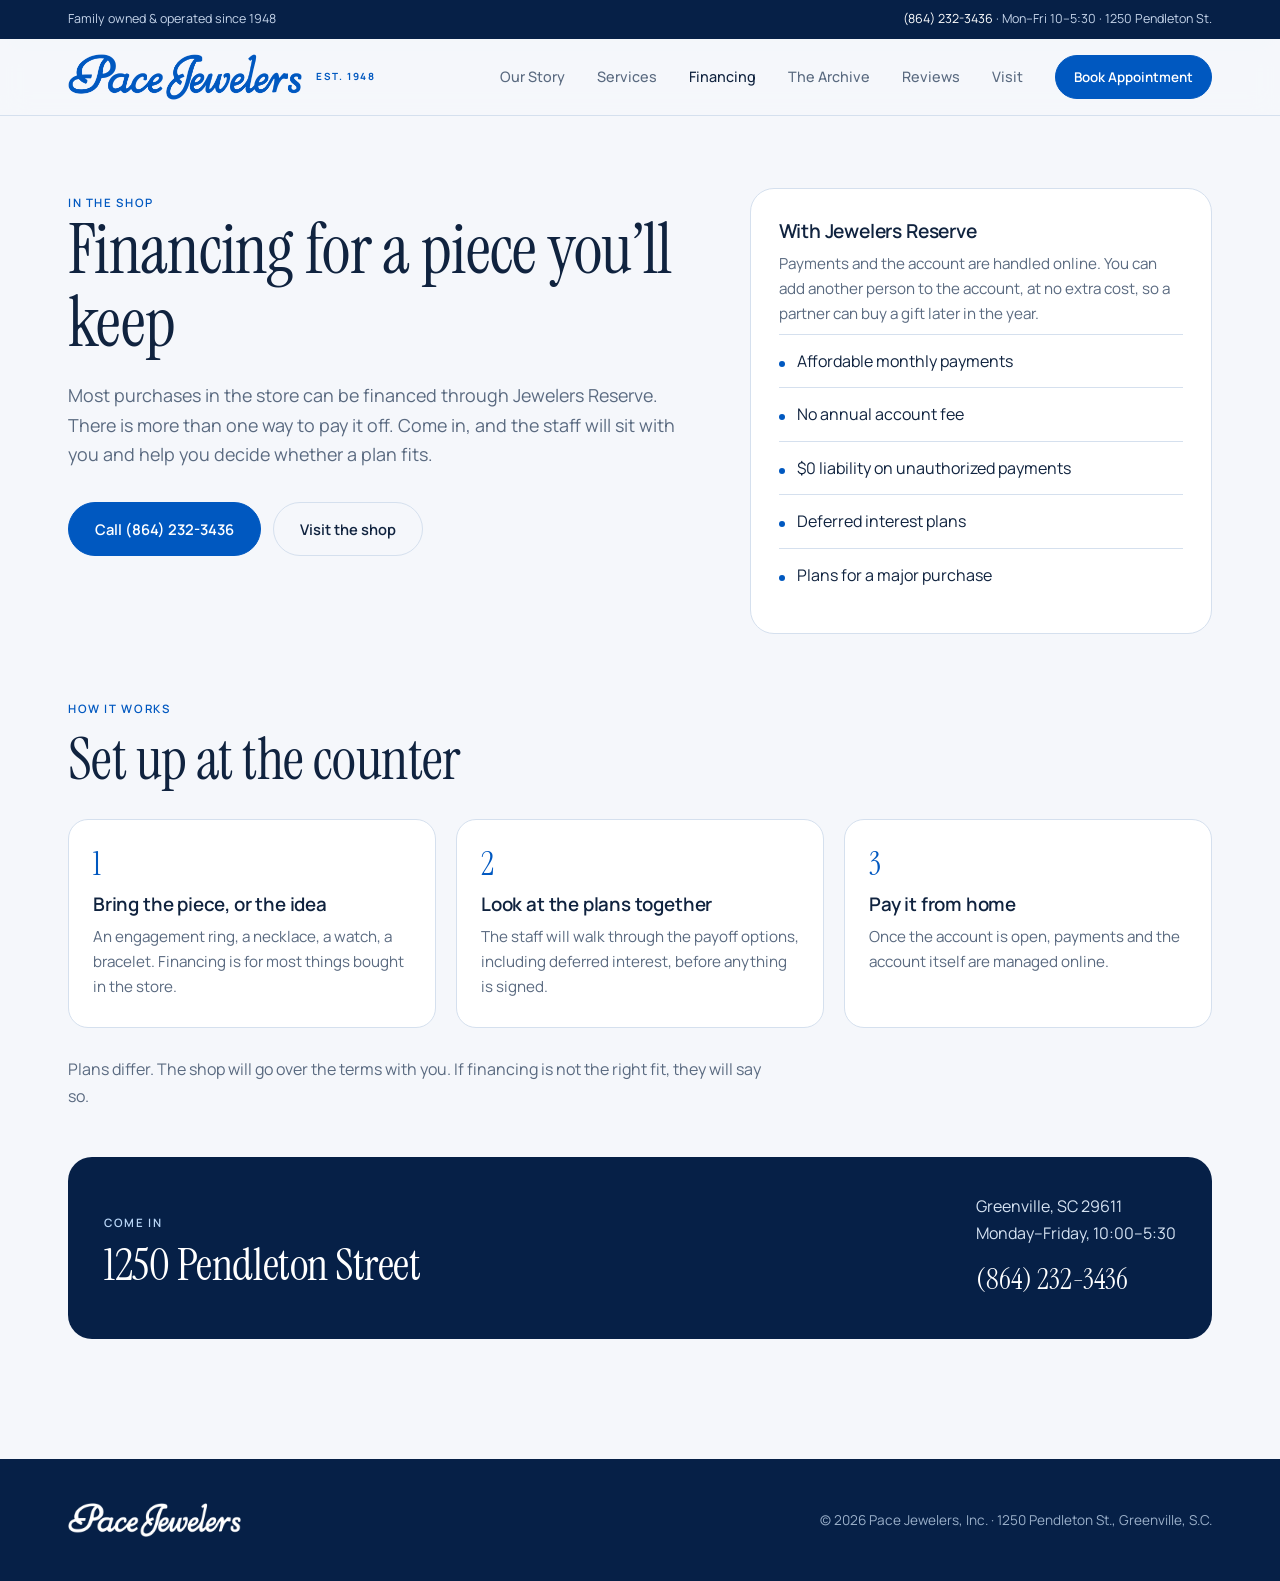
==== financing/index.html @ b582689f "Add a financing page and the family history on the timeline. Jewelers Reserve is its own page, linke" ====
<!DOCTYPE html>
<html lang="en">
<head>
<meta charset="UTF-8">
<meta name="viewport" content="width=device-width, initial-scale=1">
<title>Financing · Pace Jewelers · Greenville, S.C.</title>
<meta name="description" content="Jewelry financing at Pace Jewelers in Greenville through Jewelers Reserve. Most in-store purchases. Come in and the staff will walk you through a plan.">
<link rel="preconnect" href="https://fonts.googleapis.com">
<link rel="preconnect" href="https://fonts.gstatic.com" crossorigin>
<link href="https://fonts.googleapis.com/css2?family=Instrument+Serif:ital@0;1&family=Manrope:wght@400;500;600;700&display=swap" rel="stylesheet">
<link rel="stylesheet" href="../styles.css">
</head>
<body>

<div class="topbar">
  <div class="wrap">
    <span>Family owned &amp; operated since 1948</span>
    <span><a href="tel:+18642323436">(864) 232-3436</a> · Mon–Fri 10–5:30 · 1250 Pendleton St.</span>
  </div>
</div>

<header class="nav">
  <div class="wrap">
    <a href="../" class="brand" aria-label="Pace Jewelers home">
      <img class="logo" src="../images/brand/logo.png" width="916" height="180" alt="Pace Jewelers">
      <span class="est-mark">Est. 1948</span>
    </a>
    <nav>
      <button class="menu-toggle" type="button" aria-label="Menu" aria-expanded="false" aria-controls="site-nav">☰</button>
      <ul id="site-nav">
        <li><a href="../#story">Our Story</a></li>
        <li><a href="../#services">Services</a></li>
        <li><a href="./" aria-current="page">Financing</a></li>
        <li><a href="../#archive">The Archive</a></li>
        <li><a href="../#reviews">Reviews</a></li>
        <li><a href="../#visit">Visit</a></li>
        <li><a href="../#book" class="btn sm">Book Appointment</a></li>
      </ul>
    </nav>
  </div>
</header>

<main>
<section class="finance">
  <div class="wrap finance-grid">
    <div>
      <span class="label">In the shop</span>
      <h1>Financing for a piece you’ll keep</h1>
      <p class="lead">Most purchases in the store can be financed through Jewelers Reserve. There is more than one way to pay it off. Come in, and the staff will sit with you and help you decide whether a plan fits.</p>
      <div class="actions">
        <a class="btn" href="tel:+18642323436">Call (864) 232-3436</a>
        <a class="btn ghost" href="../#visit">Visit the shop</a>
      </div>
    </div>
    <aside class="finance-card">
      <h2>With Jewelers Reserve</h2>
      <p>Payments and the account are handled online. You can add another person to the account, at no extra cost, so a partner can buy a gift later in the year.</p>
      <ul class="benefit-list">
        <li>Affordable monthly payments</li>
        <li>No annual account fee</li>
        <li>$0 liability on unauthorized payments</li>
        <li>Deferred interest plans</li>
        <li>Plans for a major purchase</li>
      </ul>
    </aside>
  </div>
</section>

<section class="finance-more">
  <div class="wrap">
    <span class="label">How it works</span>
    <h2>Set up at the counter</h2>
    <div class="finance-steps">
      <article>
        <span>1</span>
        <h3>Bring the piece, or the idea</h3>
        <p>An engagement ring, a necklace, a watch, a bracelet. Financing is for most things bought in the store.</p>
      </article>
      <article>
        <span>2</span>
        <h3>Look at the plans together</h3>
        <p>The staff will walk through the payoff options, including deferred interest, before anything is signed.</p>
      </article>
      <article>
        <span>3</span>
        <h3>Pay it from home</h3>
        <p>Once the account is open, payments and the account itself are managed online.</p>
      </article>
    </div>
    <p class="finance-note">Plans differ. The shop will go over the terms with you. If financing is not the right fit, they will say so.</p>
    <div class="finance-visit">
      <div>
        <span class="label">Come in</span>
        <h2>1250 Pendleton Street</h2>
      </div>
      <div>
        <p>Greenville, SC 29611</p>
        <p>Monday–Friday, 10:00–5:30</p>
        <p style="margin-top:10px"><a class="visit-phone" href="tel:+18642323436">(864) 232-3436</a></p>
      </div>
    </div>
  </div>
</section>
</main>

<footer>
  <div class="wrap">
    <a href="../" class="brand" aria-label="Pace Jewelers home"><img class="logo" src="../images/brand/logo-white.png" width="916" height="180" alt="Pace Jewelers"></a>
    <span>© <span id="yr"></span> Pace Jewelers, Inc. · 1250 Pendleton St., Greenville, S.C.</span>
  </div>
</footer>

<script>
document.getElementById('yr').textContent = new Date().getFullYear();
const menuBtn = document.querySelector('.menu-toggle');
const siteNav = document.getElementById('site-nav');
if(menuBtn && siteNav){
  menuBtn.addEventListener('click', () => {
    const open = siteNav.classList.toggle('open');
    menuBtn.setAttribute('aria-expanded', open ? 'true' : 'false');
  });
  siteNav.querySelectorAll('a').forEach(a => a.addEventListener('click', () => {
    siteNav.classList.remove('open');
    menuBtn.setAttribute('aria-expanded', 'false');
  }));
}
</script>
</body>
</html>
---- styles.css ----
:root{
    --bg:#f5f7fb; --bg-2:#e8eef7; --card:#ffffff;
    --ink:#10233f; --ink-soft:#5a6a80; --line:#d5e0ee;
    --accent:#0058c0; --accent-deep:#003e8a; --accent-soft:#e4eef9; --dark:#062047;
    --display:"Instrument Serif", Georgia, serif;
    --sans:"Manrope", system-ui, -apple-system, sans-serif;
    --radius:14px;
  }
  *{box-sizing:border-box;margin:0;padding:0}
  html{scroll-behavior:smooth}
  section,.ticket{scroll-margin-top:84px}
  body{font-family:var(--sans);color:var(--ink);background:var(--bg);line-height:1.65;font-size:16px;-webkit-font-smoothing:antialiased}
  a{color:var(--ink)}
  img{max-width:100%;display:block}
  .wrap{max-width:1200px;margin:0 auto;padding:0 28px}
  .label{font-family:var(--sans);font-weight:600;text-transform:uppercase;letter-spacing:.14em;font-size:.72rem;color:var(--accent)}
  h1,h2,h3{font-family:var(--display);font-weight:400;line-height:1.05;color:var(--ink);letter-spacing:-.01em}
  h2{font-size:clamp(2.4rem,5vw,3.6rem);margin-top:10px}
  h3{font-family:var(--sans);font-weight:600;letter-spacing:-.01em;line-height:1.3}
  .ornament{display:none}
  .center{text-align:center}
  section{padding:120px 0}

  /* top bar & nav */
  .topbar{background:var(--dark);color:#c5d4ea;font-size:.78rem}
  .topbar .wrap{display:flex;justify-content:space-between;gap:12px;padding-top:9px;padding-bottom:9px;flex-wrap:wrap}
  .topbar a{color:#fff;text-decoration:none}
  header.nav{position:sticky;top:0;z-index:50;background:rgba(245,247,251,.88);backdrop-filter:saturate(1.4) blur(14px);border-bottom:1px solid var(--line)}
  header.nav .wrap{display:flex;align-items:center;justify-content:space-between;height:76px}
  .brand{display:flex;align-items:center;gap:14px;text-decoration:none;color:var(--ink)}
  .brand .logo{height:46px;width:auto}
  .brand .est-mark{font-size:.62rem;font-weight:700;letter-spacing:.16em;text-transform:uppercase;color:var(--accent);white-space:nowrap}
  nav ul{display:flex;gap:32px;list-style:none;align-items:center}
  nav a{font-size:.9rem;font-weight:500;color:var(--ink-soft);text-decoration:none;transition:color .2s}
  nav a:hover{color:var(--accent)}
  .btn{display:inline-flex;align-items:center;justify-content:center;gap:8px;font-family:var(--sans);font-weight:600;font-size:.92rem;padding:14px 26px;border-radius:999px;border:1px solid var(--accent);background:var(--accent);color:#fff !important;text-decoration:none;cursor:pointer;transition:transform .15s,background .2s,box-shadow .2s}
  .btn:hover{transform:translateY(-1px);background:var(--accent-deep);border-color:var(--accent-deep);box-shadow:0 8px 20px -10px rgba(0,88,192,.55)}
  .btn.ghost{background:transparent;color:var(--ink) !important;border-color:var(--line)}
  .btn.ghost:hover{border-color:var(--accent);color:var(--accent) !important;box-shadow:none}
  .btn.sm{padding:10px 18px;font-size:.84rem}
  .btn:disabled{opacity:.6;cursor:default;transform:none}
  .menu-toggle{display:none;background:none;border:0;font-size:1.5rem;cursor:pointer;color:var(--ink)}

  /* photos — clean, black & white */
  .photo{position:relative;margin:0}
  .photo .corner{display:none}
  .photo .img{position:relative;aspect-ratio:4/3;overflow:hidden;border-radius:var(--radius);background:#d9d6cf}
  .photo .img img{width:100%;height:100%;object-fit:cover;filter:grayscale(1) contrast(1.08);transition:transform .8s ease,filter .6s}
  .photo:hover .img img{transform:scale(1.03)}
  .photo.ill .img{display:flex;align-items:center;justify-content:center}
  .photo.ill .img img{filter:none;object-fit:contain;width:86%;height:86%}
  .photo.ill.bleed .img img{width:100%;height:100%;object-fit:cover}
  .photo .img.stage-paper{background:#fff}
  .photo .img.stage-yellow{background:#fff675}
  .photo .img.stage-mist{background:#f2f2f2}
  .photo .img.stage-pink{background:#f6aecd}
  .photo figcaption{margin-top:12px;font-size:.8rem;color:var(--ink-soft);display:flex;gap:10px;align-items:center}
  .photo figcaption::before{content:"";width:18px;height:1px;background:var(--accent)}
  .ph{position:absolute;inset:0;display:grid;place-items:center;text-align:center;padding:20px;
      background:linear-gradient(135deg,#e4e1da,#cbc7be)}
  .ph span{font-size:.7rem;font-weight:600;letter-spacing:.14em;text-transform:uppercase;color:#6d6a63;background:rgba(255,255,255,.7);padding:8px 14px;border-radius:999px}
  .tilt-l,.tilt-r{transform:none}

  /* hero */
  .hero{padding:72px 0 110px}
  .hero .wrap{display:grid;grid-template-columns:.82fr 1.18fr;gap:48px;align-items:center}
  .est{display:inline-flex;align-items:center;gap:12px;margin-bottom:28px}
  .est .seal{white-space:nowrap;font-size:.72rem;font-weight:600;letter-spacing:.12em;text-transform:uppercase;border:1px solid var(--line);border-radius:999px;padding:7px 14px;background:var(--card)}
  .est .seal b{font-weight:700;color:var(--accent);margin:0 4px}
  .est .label br{display:none}
  .est .label{color:var(--ink-soft);letter-spacing:.08em}
  .hero h1{font-size:clamp(3rem,6.6vw,5.6rem)}
  .hero h1 em{font-style:italic;color:var(--accent)}
  .hero p.lead{font-size:1.1rem;color:var(--ink-soft);margin:26px 0 36px;max-width:32em}
  .hero .actions{display:flex;gap:12px;flex-wrap:wrap}
  .hero-photos{position:relative;height:auto;padding-bottom:32%}
  .hero-photos .photo{position:absolute;width:74%;margin:0;cursor:zoom-in;transition:transform .45s cubic-bezier(.2,.7,.2,1),box-shadow .45s}
  .hero-photos .photo .img{border-radius:18px;overflow:hidden;box-shadow:0 28px 50px -30px rgba(6,32,71,.55);aspect-ratio:4/3}
  .photo.vintage .img img{filter:none;object-fit:cover;width:100%;height:100%}
  .hero-photos .photo.vintage .img{background:#fff;padding:10px}
  .hero-photos .photo.vintage .img img{border-radius:8px}
  .hero-photos .stack-a{position:relative;top:auto;left:0;z-index:1;transform:rotate(-2.2deg)}
  .hero-photos .stack-b{right:0;bottom:0;z-index:2;transform:rotate(2.4deg)}
  .hero-photos .stack-b .img img{object-position:54% 42%}
  .hero-photos .photo.is-top{z-index:4}
  .hero-photos .photo:hover,.hero-photos .photo:focus-visible{z-index:5;transform:rotate(0deg) translateY(-12px) scale(1.05);box-shadow:0 36px 60px -28px rgba(6,32,71,.45)}
  .hero-photos .photo:focus-visible{outline:3px solid var(--accent);outline-offset:6px}
  .hero-photos figcaption{position:absolute;left:16px;bottom:16px;margin:0;width:max-content;max-width:calc(100% - 32px);color:var(--ink);z-index:2;background:rgba(255,255,255,.92);padding:6px 12px 6px 10px;border-radius:999px}
  .hero-photos figcaption::before{background:var(--accent)}
  .hero-photos .stack-a figcaption{top:16px;bottom:auto}
  .hero-photos .stack-b figcaption{left:16px;right:auto}

  /* story — one stop at a time, in the shape of a timeline slider */
  .story{background:radial-gradient(ellipse at 50% 58%, #12407f 0%, #062047 46%, #03101f 100%);color:#fff;padding-bottom:80px;overflow-x:clip}
  .story h2{color:#fff}
  .story .label{color:#9ec0ef}
  .story-intro{max-width:760px;margin:0 auto 8px;text-align:center}
  .story-intro p{color:rgba(255,255,255,.78);font-size:1.12rem;margin-top:22px;text-align:center !important}
  .dropcap::first-letter{all:unset}
  .tl-slider{position:relative;left:50%;width:100vw;margin:28px 0 0 -50vw;background:transparent;color:#fff;outline:none}
  .tl-slider:focus-visible{outline:3px solid #9ec0ef;outline-offset:-6px}
  .tl-viewport{position:relative;min-height:680px}
  .tl-slide{position:absolute;inset:0;display:grid;place-items:center;opacity:0;visibility:hidden;pointer-events:none;transition:opacity .55s ease,visibility .55s}
  .tl-slide.is-active{opacity:1;visibility:visible;z-index:1;pointer-events:auto}
  .tl-bg{position:absolute;inset:0;overflow:hidden;-webkit-mask-image:linear-gradient(to bottom, transparent 0, #000 48px, #000 calc(100% - 48px), transparent 100%);mask-image:linear-gradient(to bottom, transparent 0, #000 48px, #000 calc(100% - 48px), transparent 100%)}
  .tl-bg img{width:100%;height:100%;max-width:none;object-fit:cover;filter:grayscale(1) contrast(1.28) brightness(.86) sepia(.42)}
  .tl-bg::before{content:"";position:absolute;inset:0;background:rgba(28,18,10,.42);mix-blend-mode:multiply;pointer-events:none}
  .tl-bg::after{content:"";position:absolute;inset:0;pointer-events:none;opacity:.55;mix-blend-mode:overlay;background-image:url("data:image/svg+xml;utf8,<svg xmlns='http://www.w3.org/2000/svg' width='160' height='160'><filter id='g'><feTurbulence type='turbulence' baseFrequency='.85' numOctaves='2' stitchTiles='stitch'/><feColorMatrix type='saturate' values='0'/></filter><rect width='100%' height='100%' filter='url(%23g)'/></svg>");background-size:160px 160px}
  .tl-slide.has-photo .tl-copy::before{content:"";position:absolute;left:50%;top:46%;width:min(560px,78%);height:200px;transform:translate(-50%,-50%);background:radial-gradient(ellipse at center, rgba(3,16,31,.5) 0%, rgba(3,16,31,0) 68%);pointer-events:none;z-index:-1}
  .tl-slide.has-photo .tl-kicker,.tl-slide.has-photo .tl-text,.tl-slide.has-photo .tl-count,.tl-slide.has-photo .tl-open,.tl-slide.has-photo .tl-side{text-shadow:0 1px 10px rgba(0,0,0,.7)}
  .tl-copy{opacity:1}
  .tl-slide:not(.is-active) .tl-copy{opacity:0}
  .tl-slider.is-live .tl-slide.is-active .tl-copy{transition:opacity .28s ease .24s}
  .tl-slider.is-live .tl-slide:not(.is-active) .tl-copy{transition:opacity .18s ease}
  .tl-copy{position:relative;z-index:1;width:min(1080px,calc(100% - 140px));text-align:center;display:flex;flex-direction:column;align-items:center;padding:36px 0 28px}
  .tl-count{display:flex;flex-direction:column;align-items:center;gap:2px;margin:0 0 16px;font-size:.74rem;font-weight:500;letter-spacing:.18em;color:rgba(255,255,255,.72)}
  .tl-count span.slash{display:block;width:16px;height:1px;margin:4px 0;background:rgba(255,255,255,.7);transform:rotate(-32deg)}
  .tl-kicker{font-family:var(--sans);font-weight:600;font-size:.72rem;letter-spacing:.22em;text-transform:uppercase;color:rgba(255,255,255,.82);margin:0 0 6px;line-height:1.4}
  .tl-rail{display:grid;grid-template-columns:1fr auto 1fr;align-items:center;width:100%;gap:8px}
  .tl-year{font-family:var(--display);font-weight:400;font-size:clamp(4.6rem,11vw,8.4rem);line-height:.85;color:#fff;letter-spacing:-.02em;margin:0;white-space:nowrap;text-shadow:0 2px 16px rgba(0,0,0,.75),0 10px 28px rgba(0,0,0,.4)}
  .tl-year.word{font-size:clamp(3.2rem,7vw,5.6rem);letter-spacing:.01em}
  .tl-side{display:flex;align-items:center;gap:16px;min-width:0;background:none;border:0;padding:10px 0;color:rgba(255,255,255,.78);font-family:var(--display);font-size:clamp(1.05rem,2vw,1.5rem);line-height:1;cursor:pointer}
  .tl-side.prev{justify-content:flex-end}
  .tl-side.next{justify-content:flex-start}
  .tl-side span{white-space:nowrap}
  .tl-side i{display:block;flex:1 1 48px;height:1px;max-width:140px;background:rgba(255,255,255,.55);font-style:normal}
  .tl-side:hover,.tl-side:focus-visible{color:#fff}
  .tl-side:hover i,.tl-side:focus-visible i{background:#fff}
  .tl-side:focus-visible{outline:2px solid #fff;outline-offset:4px}
  .tl-text{max-width:34em;margin:18px 0 0;color:rgba(255,255,255,.84);font-size:.98rem;line-height:1.6}
  .tl-open{margin-top:22px;display:inline-flex;flex-direction:column;align-items:center;gap:8px;background:none;border:0;padding:0;color:#fff;font-family:var(--sans);font-size:.68rem;font-weight:700;letter-spacing:.18em;text-transform:uppercase;cursor:pointer}
  .tl-open::after{content:"";width:26px;height:1px;background:#fff}
  .tl-open:hover{color:#fff}
  .tl-open:focus-visible{outline:2px solid #fff;outline-offset:4px}
  .tl-nav{position:absolute;top:50%;z-index:2;width:46px;height:46px;margin-top:-23px;border-radius:50%;border:1px solid rgba(255,255,255,.55);background:transparent;color:#fff;display:grid;place-items:center;cursor:pointer}
  .tl-nav.prev{left:28px}
  .tl-nav.next{right:28px}
  .tl-nav:hover{background:rgba(255,255,255,.12)}
  .tl-nav:focus-visible{outline:2px solid #fff;outline-offset:3px}
  .sr-only{position:absolute;width:1px;height:1px;padding:0;margin:-1px;overflow:hidden;clip:rect(0,0,0,0);white-space:nowrap;border:0}

  /* services */
  .services-grid{display:grid;grid-template-columns:repeat(3,1fr);gap:20px;margin-top:56px}
  .svc{background:var(--card);border:1px solid var(--line);border-radius:20px;padding:36px 32px;transition:transform .2s,box-shadow .2s}
  .svc[data-book]{cursor:pointer}
  .svc:hover{transform:translateY(-3px);box-shadow:0 24px 40px -28px rgba(0,0,0,.35)}
  .svc-book{display:inline-block;margin-top:18px;color:var(--accent);font-size:.82rem;font-weight:700;letter-spacing:.04em}
  .svc .ico{width:44px;height:44px;color:var(--ink);background:var(--accent-soft);border-radius:12px;padding:9px;margin-bottom:22px;stroke-width:2}
  .svc h3{font-size:1.25rem;margin-bottom:8px}
  .svc p{color:var(--ink-soft);font-size:.95rem}
  .svc ul{list-style:none;margin-top:20px;font-size:.9rem}
  .svc li{padding:9px 0;border-top:1px solid var(--line);display:flex;gap:10px;align-items:center}
  .svc li::before{content:"";width:5px;height:5px;border-radius:50%;background:var(--accent)}
  .brands{margin-top:36px;text-align:center;color:var(--ink-soft);font-size:.9rem}

  /* archive */
  .archive{background:var(--dark);color:#d5e2f2}
  .archive h2{color:#fff}
  .archive .intro{color:#a9bdd6;max-width:600px;margin:20px auto 0}
  .gallery{display:grid;grid-template-columns:1fr 1fr;gap:28px;margin-top:64px;min-width:0}
  .gallery .photo{min-width:0;max-width:100%;cursor:zoom-in}
  .gallery .photo .img{width:100%}
  .gallery .photo .img{min-height:360px;aspect-ratio:1}
  .gallery .photo:nth-child(1){grid-column:span 2;grid-row:auto}
  .gallery .photo:nth-child(1) .img{aspect-ratio:16/8;height:auto;min-height:420px}
  .gallery .photo:nth-child(1){display:flex;flex-direction:column}
  .gallery .photo:nth-child(1) .img{flex:1}
  .archive .photo figcaption,.gallery .photo figcaption{color:#a9bdd6}
  .gallery .ph{background:linear-gradient(135deg,#12315f,#071833)}
  .gallery .ph span{background:rgba(255,255,255,.08);color:#a9bdd6}
  .gallery-note{margin-top:56px;text-align:center;color:#a9bdd6}
  .gallery-note a{color:#fff}
  .gallery.photos{grid-template-columns:repeat(3,1fr);margin-top:48px}
  .gallery.photos .photo,.gallery.photos .photo:nth-child(1){grid-column:auto;grid-row:auto;display:block}
  .gallery.photos .photo .img,.gallery.photos .photo:nth-child(1) .img{aspect-ratio:4/3;min-height:0;height:auto;flex:none}
  .gallery.photos .photo.portrait .img img{object-position:center top}
  .lightbox{position:fixed;inset:0;z-index:80;background:rgba(6,32,71,.86);display:grid;place-items:center;padding:48px 24px}
  .lightbox[hidden]{display:none}
  .lightbox figure{margin:0;max-width:min(1080px,94vw)}
  .lightbox img{max-height:78vh;width:auto;max-width:100%;margin:0 auto;object-fit:contain;border-radius:18px;background:#fff;box-shadow:0 30px 80px -30px rgba(0,0,0,.6)}
  .lightbox figcaption{color:#fff;text-align:center;margin-top:16px;font-size:1rem}
  .lightbox figcaption::before{display:none}
  .lightbox-close{position:absolute;top:18px;right:18px;width:44px;height:44px;border-radius:50%;border:0;background:#fff;color:var(--ink);font-size:1.6rem;line-height:1;cursor:pointer}

  /* booking */
  .booking .wrap{display:grid;grid-template-columns:.85fr 1.15fr;gap:72px;align-items:start}
  .booking aside{position:sticky;top:110px}
  .booking aside p{color:var(--ink-soft);margin:18px 0}
  .booking aside .note{background:var(--card);border:1px solid var(--line);border-radius:var(--radius);padding:18px 20px;font-size:.92rem}
  .booking aside .note b{color:var(--ink)}
  .ticket{background:var(--card);border:1px solid var(--line);border-radius:24px;box-shadow:0 30px 60px -40px rgba(0,0,0,.35);overflow:hidden}
  .ticket-head{padding:24px 30px 0;display:flex;justify-content:space-between;align-items:center}
  .ticket-head .t{font-family:var(--display);font-size:1.8rem}
  .ticket-head .no{font-size:.72rem;font-weight:600;letter-spacing:.12em;color:var(--ink-soft)}
  .steps{display:flex;gap:8px;padding:18px 30px 0}
  .steps div{flex:1;font-size:.74rem;font-weight:600;color:#8ea0b8;padding-top:10px;border-top:3px solid var(--line);transition:.3s}
  .steps div.on{color:var(--accent);border-color:var(--accent)}
  .steps div.done{color:var(--ink-soft);border-color:var(--accent)}
  .pane{padding:26px 30px 32px;display:none}
  .pane.on{display:block;animation:fade .35s ease}
  @keyframes fade{from{opacity:0;transform:translateY(6px)}to{opacity:1;transform:none}}
  .pane h3{font-size:1.2rem;margin-bottom:4px}
  .pane .sub{color:var(--ink-soft);font-size:.9rem;margin-bottom:22px}
  .choices{display:grid;grid-template-columns:1fr 1fr;gap:10px}
  .choice{display:block;border:1px solid var(--line);border-radius:var(--radius);padding:16px 18px;cursor:pointer;background:#fff;transition:.15s;position:relative}
  .choice:hover{border-color:#8eafd6}
  .choice input{position:absolute;opacity:0}
  .choice b{display:block;font-weight:600;font-size:.98rem}
  .choice small{color:var(--ink-soft);font-size:.82rem}
  .choice .dur{position:absolute;top:14px;right:14px;font-size:.66rem;font-weight:600;color:var(--ink-soft);background:var(--bg-2);padding:3px 8px;border-radius:999px}
  .choice:has(input:checked){border-color:var(--accent);box-shadow:inset 0 0 0 1px var(--accent)}
  .choice:has(input:checked) .dur{background:var(--accent);color:#fff}
  .field{margin-top:16px}
  .field label{display:block;font-size:.78rem;font-weight:600;color:var(--ink);margin-bottom:6px}
  .field input,.field select,.field textarea{width:100%;font:inherit;font-size:.95rem;padding:12px 14px;border:1px solid var(--line);border-radius:10px;background:#fff;color:var(--ink);transition:border-color .15s,box-shadow .15s}
  .field input:focus,.field select:focus,.field textarea:focus{outline:none;border-color:var(--accent);box-shadow:0 0 0 4px rgba(0,88,192,.14)}
  .row2{display:grid;grid-template-columns:1fr 1fr;gap:14px}
  .extra{display:none}
  .extra.on{display:block;animation:fade .3s ease}
  .cal-head{display:flex;justify-content:space-between;align-items:center;margin-bottom:12px}
  .cal-head b{font-weight:600;font-size:1rem}
  .cal-head button{background:#fff;border:1px solid var(--line);width:36px;height:36px;border-radius:50%;cursor:pointer;font-size:1rem;color:var(--ink)}
  .cal-head button:disabled{opacity:.3;cursor:default}
  .cal{display:grid;grid-template-columns:repeat(7,1fr);gap:6px}
  .cal .dow{font-size:.7rem;font-weight:600;text-align:center;color:var(--ink-soft);padding:4px 0}
  .cal button{height:42px;border:1px solid transparent;border-radius:10px;background:var(--bg-2);font:inherit;font-size:.9rem;font-weight:500;cursor:pointer;color:var(--ink);transition:.15s}
  .cal button:hover:not(:disabled){border-color:var(--accent)}
  .cal button:disabled{background:transparent;color:#b7c5d6;cursor:default}
  .cal button.sel{background:var(--accent);color:#fff}
  .cal .blank{visibility:hidden}
  .slots{display:grid;grid-template-columns:repeat(4,1fr);gap:8px;margin-top:6px}
  .slots button{padding:10px 4px;border:1px solid var(--line);border-radius:999px;background:#fff;font:inherit;font-size:.84rem;font-weight:500;cursor:pointer;color:var(--ink);transition:.15s}
  .slots button:hover:not(:disabled){border-color:var(--accent)}
  .slots button.sel{background:var(--accent);color:#fff;border-color:var(--accent)}
  .slots button:disabled{color:#b7c5d6;text-decoration:line-through;cursor:default}
  .slot-wrap{margin-top:24px}
  .slot-wrap .hint{color:var(--ink-soft);font-size:.88rem}
  .choice-label{grid-column:1 / -1;margin-top:6px;font-size:.72rem;font-weight:700;letter-spacing:.1em;text-transform:uppercase;color:var(--ink-soft)}
  .choice-label:first-child{margin-top:0}
  .walk-note{margin-top:18px;background:var(--bg-2);border-radius:var(--radius);padding:16px 18px}
  .walk-note p{margin:0;color:var(--ink-soft);font-size:.95rem}
  .walk-note p + p{margin-top:12px}
  .walk-note[hidden]{display:none}
  .pane-nav .btn[hidden]{display:none}
  .pane-nav{display:flex;justify-content:space-between;align-items:center;margin-top:28px;padding-top:22px;border-top:1px solid var(--line)}
  .err{color:#b3261e;font-size:.85rem;min-height:1.2em;margin-top:10px}
  .summary{background:var(--bg-2);border-radius:var(--radius);padding:16px 18px;font-size:.92rem;margin-bottom:6px}
  .summary div{display:flex;justify-content:space-between;gap:16px;padding:4px 0}
  .summary span:first-child{font-size:.78rem;font-weight:600;color:var(--ink-soft);padding-top:2px}
  .confirm{text-align:center;padding:20px 0}
  .confirm .stamp{width:64px;height:64px;border-radius:50%;background:var(--accent);color:transparent;font-size:0;margin:0 auto 22px;display:grid;place-items:center;position:relative}
  .confirm .stamp::after{content:"✓";color:#fff;font-size:1.7rem}
  .confirm h3{font-family:var(--display);font-weight:400;font-size:2rem}
  .confirm .ref{font-size:.75rem;font-weight:600;letter-spacing:.12em;color:var(--accent);margin-top:12px}

  /* visit */
  .visit{background:var(--bg-2)}
  .visit .wrap{display:block}
  .visit h3{font-family:var(--display);font-weight:400;font-size:2rem !important;margin-bottom:14px}
  .visit p,.visit td{color:var(--ink-soft)}
  .hours{width:100%;border-collapse:collapse;font-size:.92rem}
  .hours td{padding:8px 0;border-bottom:1px solid var(--line)}
  .hours tr:last-child td{border-bottom:0}
  .hours td:last-child{text-align:right;color:var(--ink);font-weight:500}
  .hours tr.closed td{color:#8ea0b8 !important;font-weight:400}
  .visit .wrap > .map-card{padding:0;overflow:hidden;position:relative;border-radius:20px}
  .visit .shop-map{width:100%;height:600px}
  .visit-card{position:absolute;z-index:2;top:24px;left:24px;width:min(340px,calc(100% - 48px));background:#fff;border-radius:18px;padding:26px 24px;box-shadow:0 22px 44px -28px rgba(16,35,63,.55)}
  .visit-card h3{font-size:1.8rem !important;margin:6px 0 10px}
  .visit-card p{margin:0}
  .visit-card .visit-hours{margin-top:12px}
  .visit-card .visit-phone{display:inline-block;margin-top:14px;font-family:var(--display);font-size:1.6rem;text-decoration:none;color:var(--accent)}
  .visit-card .visit-mail{display:inline-block;margin-top:6px}
  .visit-card .visit-note{margin-top:12px;font-size:.9rem}
  .visit-card .btn{margin-top:16px}
  .visit .map-pin-wrap{display:flex;align-items:center;gap:7px}
  .visit .map-pin{width:14px;height:14px;border-radius:50%;background:var(--accent);border:2px solid #fff;box-shadow:0 1px 4px rgba(16,35,63,.4);flex:none}
  .visit .map-pin-name{font-family:var(--sans);font-weight:600;font-size:13px;line-height:1;color:#333;white-space:nowrap;background:rgba(255,255,255,.92);padding:4px 8px;border-radius:999px;box-shadow:0 1px 3px rgba(16,35,63,.12)}
  .visit .maplibregl-ctrl-attrib{font-size:10px;background:rgba(255,255,255,.8)}
  .visit .maplibregl-ctrl-attrib a{color:#555}

  .reviews .wrap{display:grid;grid-template-columns:.85fr 1.15fr;gap:36px;align-items:stretch}
  .reviews p{color:var(--ink-soft);margin-top:18px;max-width:38em}
  .reviews .actions{display:flex;gap:12px;flex-wrap:wrap;margin-top:28px}
  .review-card{background:var(--card);border:1px solid var(--line);border-radius:28px;padding:48px 40px 16px;text-align:center;display:flex;flex-direction:column}
  .stars{position:relative;align-self:center;width:max-content;font-size:2rem;line-height:1}
  .stars i{font-style:normal}
  .stars i::before{content:"★"}
  .stars-base,.stars-fill > span{display:flex;gap:.16em}
  .stars-base{color:#d5e0ee}
  .stars-fill{position:absolute;left:0;top:0;height:100%;width:calc(4.8 / 5 * 100%);overflow:hidden;color:#f5b301}
  .stars-fill > span{width:max-content}
  .review-card .score{font-family:var(--display);font-size:clamp(6.5rem,9vw,8.5rem);line-height:.85;margin-top:12px}
  .review-card .count{margin:18px 0 0;color:var(--ink);font-weight:600;font-size:1.2rem;max-width:none}
  .review-card .where{color:var(--ink-soft);margin-top:8px;font-size:1.05rem}
  .review-card .where a{color:var(--accent);font-weight:600;text-decoration:none}
  .review-notes{list-style:none;margin:28px 0 0;text-align:left}
  .review-notes li{padding:20px 0 22px;border-top:1px solid var(--line)}
  .review-notes p{margin:0;max-width:none;color:var(--ink);font-family:var(--display);font-size:1.45rem;line-height:1.35}
  .review-notes footer{margin-top:12px;display:flex;justify-content:space-between;align-items:baseline;gap:12px;font-size:.72rem;font-weight:700;letter-spacing:.08em;text-transform:uppercase}
  .review-notes .job{color:var(--accent)}
  .review-notes .who{color:var(--ink-soft)}
  .quotes{display:grid;gap:14px;margin-top:22px}
  .quotes blockquote{margin:0;background:var(--card);border:1px solid var(--line);border-radius:18px;padding:20px 22px}
  .quotes blockquote p{margin:0;max-width:none;color:var(--ink);font-family:var(--display);font-size:1.28rem;line-height:1.35}
  .quotes footer{margin-top:14px;padding:0;background:none;display:flex;justify-content:space-between;align-items:baseline;gap:12px;font-size:.72rem;font-weight:700;letter-spacing:.08em;text-transform:uppercase}
  .quotes .job{color:var(--accent)}
  .quotes .who{color:var(--ink-soft)}

  body > footer{background:var(--dark);color:#9aafc9;padding:44px 0;font-size:.85rem}
  body > footer .wrap{display:flex;justify-content:space-between;flex-wrap:wrap;gap:16px;align-items:center}
  body > footer .brand .logo{height:34px}

  @media (max-width:900px){
    nav ul{display:none;position:absolute;top:76px;left:0;right:0;background:var(--bg);flex-direction:column;padding:24px;gap:20px;border-bottom:1px solid var(--line)}
    nav ul.open{display:flex}
    .menu-toggle{display:block}
    .hero .wrap,.booking .wrap,.reviews .wrap{grid-template-columns:1fr}
    .visit .map-card{display:flex;flex-direction:column}
    .visit-card{position:static;width:auto;order:-1;border-radius:20px 20px 0 0;box-shadow:none}
    .visit .shop-map{height:320px}
    .review-card{position:static}
    .hero-photos{margin-top:12px;padding-bottom:38%}
    .hero-photos .photo{width:80%}
    .booking aside{position:static}
    .tl-viewport{min-height:600px}
    .tl-copy{width:min(1080px,calc(100% - 108px))}
    .services-grid,.gallery{grid-template-columns:1fr 1fr}
    .gallery.photos{grid-template-columns:1fr 1fr}
  }
  @media (max-width:600px){
    section{padding:80px 0}
    .story{padding-bottom:56px}
    .tl-viewport{min-height:560px}
    .tl-copy{width:min(1080px,calc(100% - 16px));padding:28px 54px}
    .tl-year{font-size:clamp(3.1rem,16vw,4.6rem)}
    .tl-year.word{font-size:clamp(2.3rem,11vw,3.2rem)}
    .tl-nav{width:36px;height:36px;margin-top:-18px}
    .tl-nav.prev{left:10px}
    .tl-nav.next{right:10px}
    .tl-side{gap:8px;font-size:1rem}
    .tl-side i{max-width:36px;flex-basis:20px}
    .tl-text{font-size:.9rem}
    .hero-photos{margin-top:8px;padding-bottom:46%}
    .hero-photos .photo{width:88%}
    .services-grid,.gallery,.gallery.photos,.choices,.row2{grid-template-columns:1fr}
    .gallery .photo .img{min-height:0}
    .gallery .photo:nth-child(1) .img{aspect-ratio:4/3;min-height:0}
    .gallery .photo:nth-child(1){grid-column:auto}
    .slots{grid-template-columns:repeat(3,1fr)}
    .topbar .wrap{justify-content:center;text-align:center}
    .est .label{display:none}
    .brand .logo{height:32px}
    header .est-mark{display:none}
    .gallery .photo:nth-child(1){grid-row:auto}
  }
  @media (prefers-reduced-motion: reduce){
    .tl-slide{transition:none}
  }

  nav a[aria-current="page"]{color:var(--ink)}
  .brands a{color:var(--accent);font-weight:600;text-decoration:none}
  .brands a:hover{text-decoration:underline}

  .finance{padding-top:72px;padding-bottom:40px}
  .finance-grid{display:grid;grid-template-columns:minmax(0,1.15fr) minmax(280px,.85fr);gap:56px;align-items:start}
  .finance h1{font-size:clamp(2.8rem,5.4vw,4.6rem);max-width:11em}
  .finance .lead{font-size:1.12rem;color:var(--ink-soft);margin:22px 0 32px;max-width:36em}
  .finance .actions{display:flex;gap:12px;flex-wrap:wrap}
  .finance-card{background:var(--card);border:1px solid var(--line);border-radius:24px;padding:32px 28px}
  .finance-card h2{font-family:var(--sans);font-size:1.2rem;font-weight:600;margin:0}
  .finance-card p{color:var(--ink-soft);margin-top:10px;font-size:.95rem}
  .benefit-list{list-style:none;margin-top:8px}
  .benefit-list li{padding:13px 0;border-top:1px solid var(--line);display:flex;gap:12px;align-items:baseline}
  .benefit-list li::before{content:"";width:6px;height:6px;border-radius:50%;background:var(--accent);flex:none}
  .finance-more{padding-top:20px}
  .finance-steps{display:grid;grid-template-columns:repeat(3,1fr);gap:20px;margin-top:28px}
  .finance-steps article{background:var(--card);border:1px solid var(--line);border-radius:20px;padding:28px 24px}
  .finance-steps span{font-family:var(--display);font-size:2rem;color:var(--accent);display:block;line-height:1;margin-bottom:12px}
  .finance-steps p{color:var(--ink-soft);margin-top:8px;font-size:.95rem}
  .finance-note{margin-top:28px;color:var(--ink-soft);max-width:44em}
  .finance-visit{margin-top:48px;background:var(--dark);color:#d5e2f2;border-radius:24px;padding:36px 36px;display:flex;justify-content:space-between;gap:28px;align-items:center;flex-wrap:wrap}
  .finance-visit .label{color:#b9d6f7}
  .finance-visit h2{color:#fff;font-size:clamp(2rem,4vw,2.8rem);margin:8px 0 0}
  .finance-visit p{margin:0}
  .finance-visit a{color:#fff}
  .finance-visit .visit-phone{font-family:var(--display);font-size:1.8rem;text-decoration:none;color:#fff}
  @media (max-width:900px){
    .finance-grid,.finance-steps{grid-template-columns:1fr}
    .finance-visit{padding:28px 24px}
  }
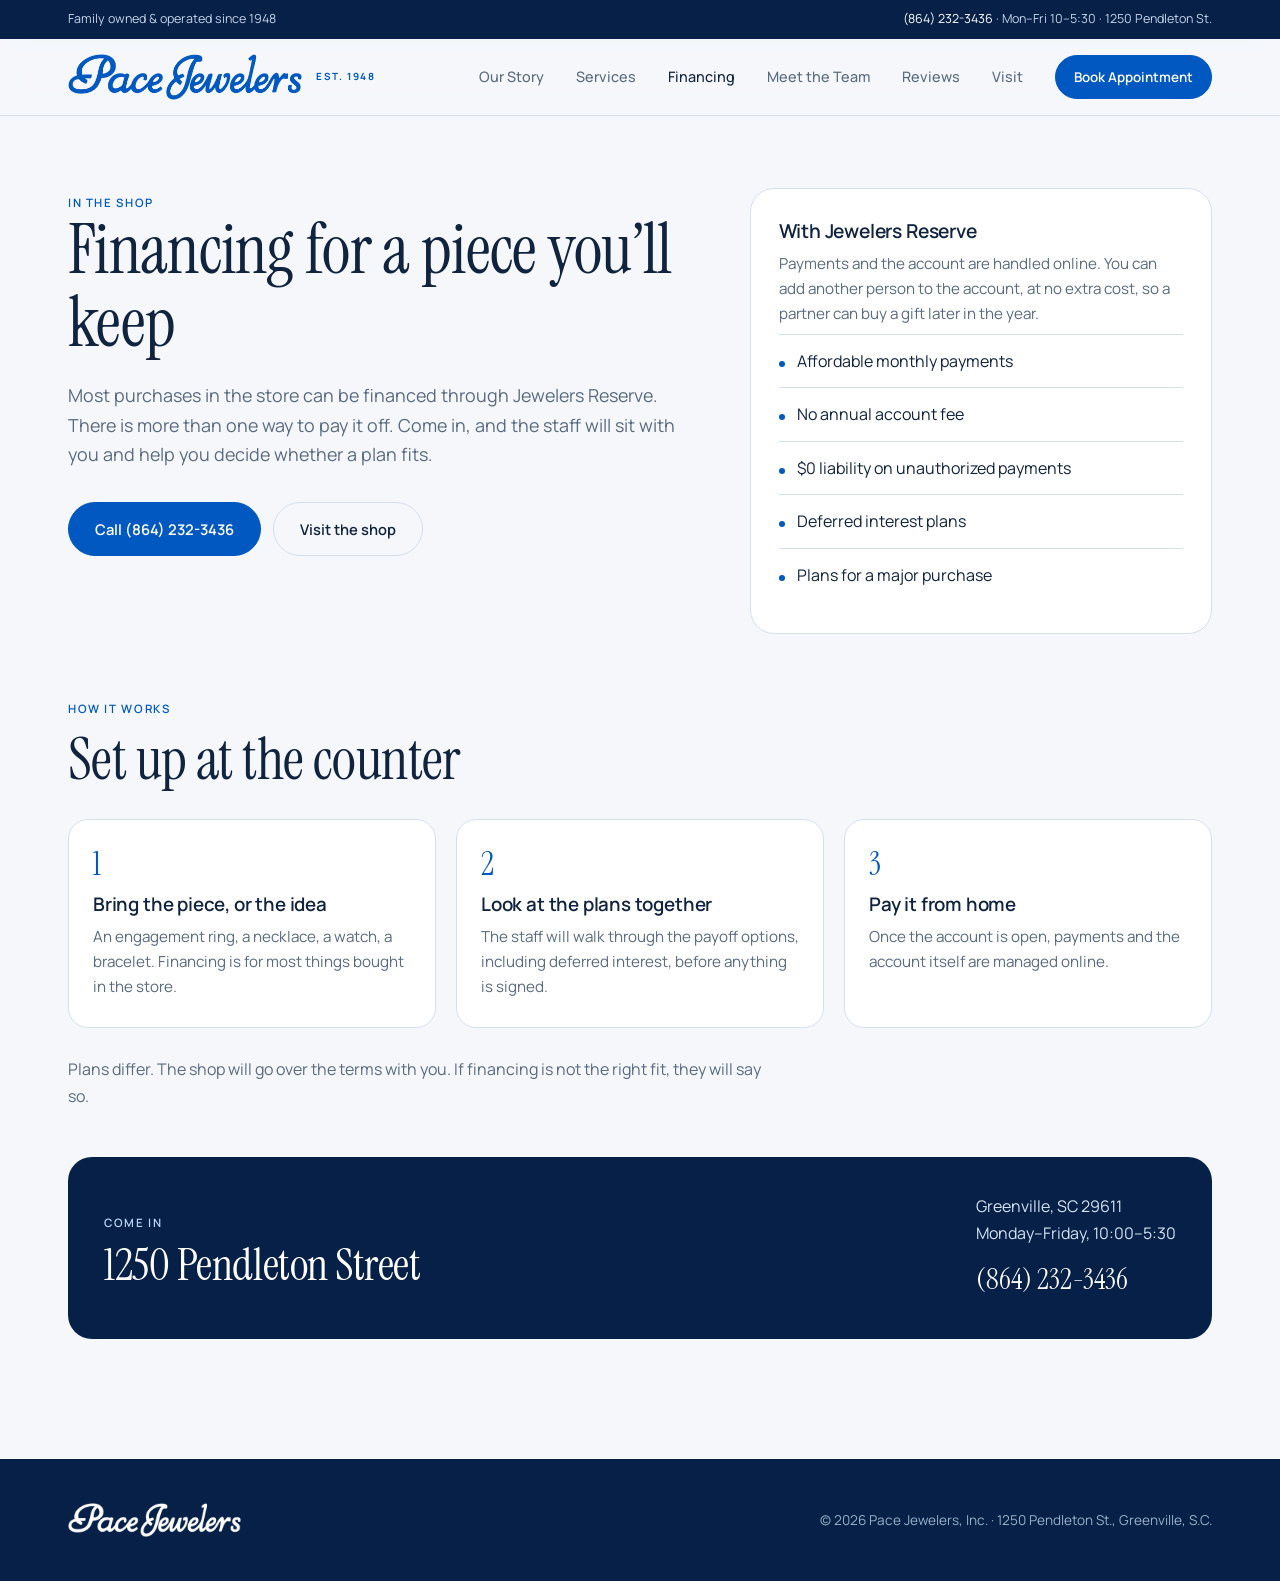
==== commit c2acdec5: "Turn the archive into Meet the Team. The fan now introduces Steve Pace, Rita Scott, Joshua Scott, La" ====
--- a/financing/index.html
+++ b/financing/index.html
@@ -31,7 +31,7 @@
         <li><a href="../#story">Our Story</a></li>
         <li><a href="../#services">Services</a></li>
         <li><a href="./" aria-current="page">Financing</a></li>
-        <li><a href="../#archive">The Archive</a></li>
+        <li><a href="../#team">Meet the Team</a></li>
         <li><a href="../#reviews">Reviews</a></li>
         <li><a href="../#visit">Visit</a></li>
         <li><a href="../#book" class="btn sm">Book Appointment</a></li>
--- a/styles.css
+++ b/styles.css
@@ -174,6 +174,28 @@
   .gallery.photos .photo,.gallery.photos .photo:nth-child(1){grid-column:auto;grid-row:auto;display:block}
   .gallery.photos .photo .img,.gallery.photos .photo:nth-child(1) .img{aspect-ratio:4/3;min-height:0;height:auto;flex:none}
   .gallery.photos .photo.portrait .img img{object-position:center top}
+  .archive{overflow-x:clip}
+  .arc{position:relative;left:50%;width:100vw;margin:8px 0 0 -50vw;outline:none}
+  .arc:focus-visible{outline:3px solid #9ec0ef;outline-offset:-6px}
+  .arc-stage{position:relative;height:680px}
+  .arc-card{position:absolute;left:50%;top:50%;width:min(420px,38vw);aspect-ratio:3/4;margin:0;border-radius:2px;overflow:hidden;background:#10233f;box-shadow:0 34px 60px -28px rgba(0,0,0,.72);cursor:pointer;transition:transform .6s cubic-bezier(.22,.7,.3,1)}
+  .arc-card img{width:100%;height:100%;object-fit:cover;object-position:center 22%;display:block}
+  .arc-card.portrait img{object-position:center 16%}
+  .arc-veil,.arc-frame,.arc-copy{position:absolute;pointer-events:none}
+  .arc-veil{inset:0;background:linear-gradient(to top, rgba(8,16,32,.55), rgba(8,16,32,0) 46%);opacity:0;transition:opacity .35s}
+  .arc-frame{inset:20px;border:1.5px dashed rgba(255,255,255,.9);border-radius:26px;opacity:0}
+  .arc-copy{left:42px;right:36px;bottom:40px;color:#fff;text-align:left;opacity:0;transition:opacity .35s}
+  .arc-card.is-active .arc-veil,.arc-card.is-active .arc-frame,.arc-card.is-active .arc-copy{opacity:1}
+  .arc-title{display:block;font-family:var(--display);font-weight:400;font-size:clamp(2.2rem,4vw,3.4rem);line-height:.95;text-shadow:0 2px 16px rgba(0,0,0,.45)}
+  .arc-count{display:block;margin-top:12px;font-family:var(--sans);font-size:.78rem;font-weight:600;letter-spacing:.18em;text-transform:uppercase}
+  .arc-card.no-photo{background:linear-gradient(165deg,#245a9c 0%,#062047 72%)}
+  .arc-mark{position:absolute;inset:0;display:grid;place-items:center;padding-top:12%;font-family:var(--display);font-size:clamp(3.4rem,6vw,5.2rem);color:rgba(255,255,255,.9);letter-spacing:.04em}
+  .arc-card.is-active .arc-mark{opacity:.28}
+  .arc-nav{position:absolute;top:50%;z-index:30;width:46px;height:46px;margin-top:-23px;border-radius:50%;border:1px solid rgba(255,255,255,.55);background:transparent;color:#fff;display:grid;place-items:center;cursor:pointer}
+  .arc-nav.prev{left:28px}
+  .arc-nav.next{right:28px}
+  .arc-nav:hover{background:rgba(255,255,255,.12)}
+  .arc-nav:focus-visible{outline:2px solid #fff;outline-offset:3px}
   .lightbox{position:fixed;inset:0;z-index:80;background:rgba(6,32,71,.86);display:grid;place-items:center;padding:48px 24px}
   .lightbox[hidden]{display:none}
   .lightbox figure{margin:0;max-width:min(1080px,94vw)}
@@ -353,9 +375,16 @@
     .brand .logo{height:32px}
     header .est-mark{display:none}
     .gallery .photo:nth-child(1){grid-row:auto}
+    .arc-card{width:min(280px,72vw)}
+    .arc-copy{left:28px;right:24px;bottom:28px}
+    .arc-frame{inset:14px;border-radius:18px}
+    .arc-stage{height:560px}
+    .arc-nav{top:auto;bottom:0;width:36px;height:36px;margin-top:0}
+    .arc-nav.prev{left:18px}
+    .arc-nav.next{right:18px}
   }
   @media (prefers-reduced-motion: reduce){
-    .tl-slide{transition:none}
+    .tl-slide,.arc-card,.arc-veil,.arc-copy{transition:none}
   }
 
   nav a[aria-current="page"]{color:var(--ink)}
